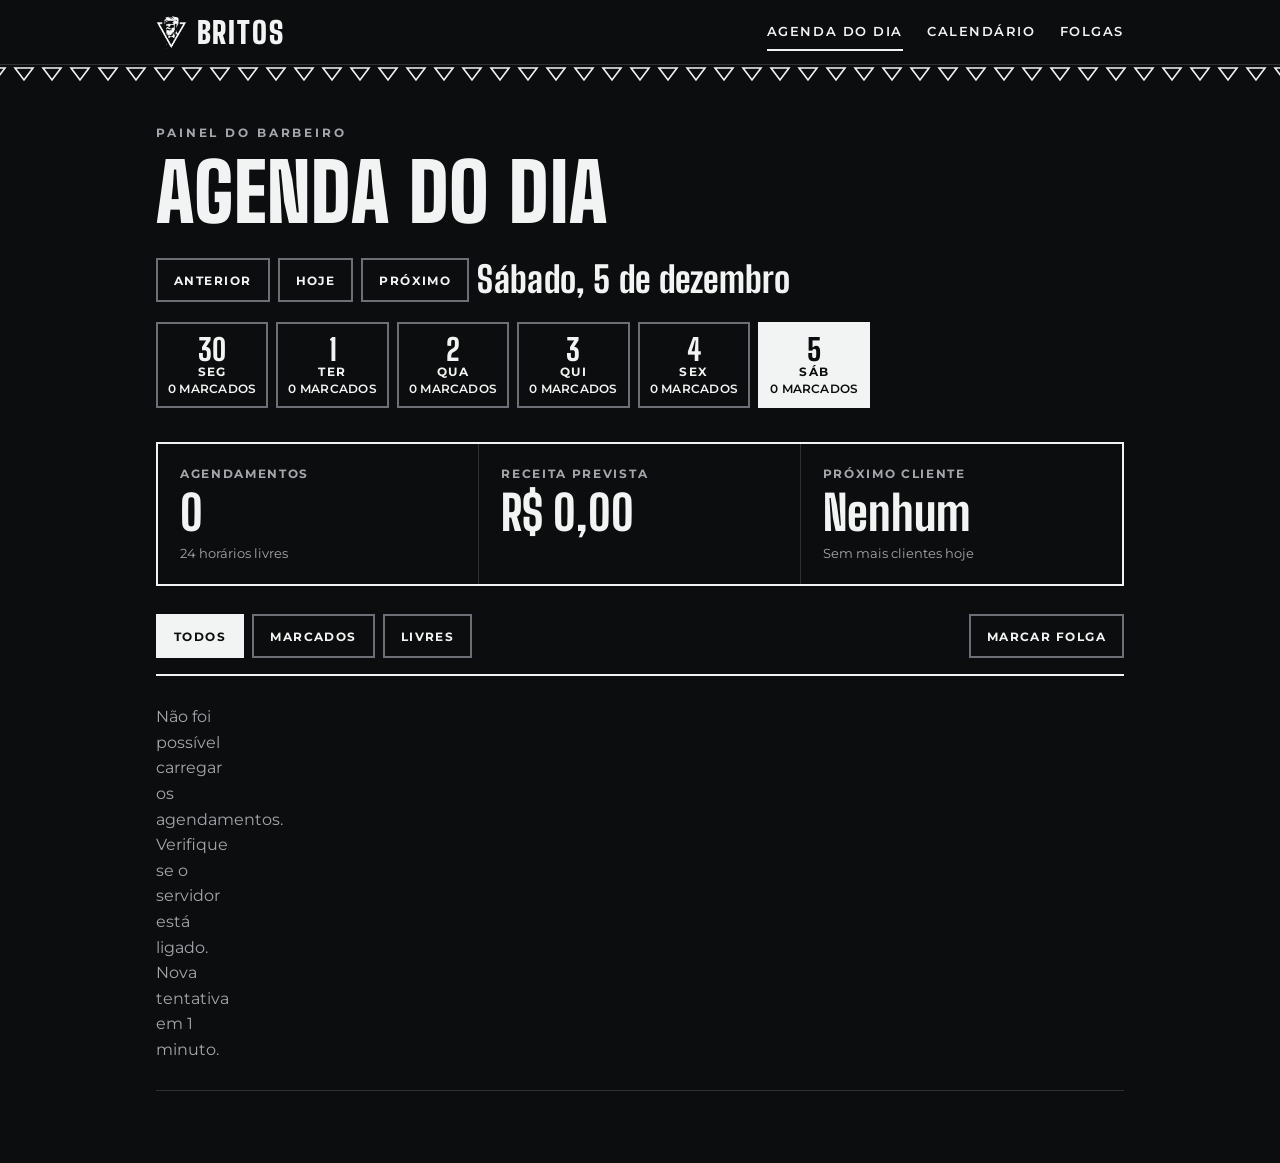
==== index.html @ 93472739 "first commit" ====
<!DOCTYPE html>
<html lang="pt-BR">
<head>
<meta charset="utf-8">
<meta name="viewport" content="width=device-width, initial-scale=1, viewport-fit=cover">
<title>Agenda do barbeiro | Barbearia Britos</title>
<meta name="description" content="Painel interno da Barbearia Britos para consultar os agendamentos do dia.">
<meta name="robots" content="noindex, nofollow">
<meta name="theme-color" content="#0c0d0e">
<link rel="preconnect" href="https://fonts.googleapis.com">
<link rel="preconnect" href="https://fonts.gstatic.com" crossorigin>
<link href="https://fonts.googleapis.com/css2?family=Big+Shoulders+Display:wght@800;900&family=Montserrat:wght@400;500;600;700;800&display=swap" rel="stylesheet">
<link rel="icon" type="image/png" href="img/emblema-branco.png">
<link rel="apple-touch-icon" href="img/apple-touch-icon.png">
<meta name="apple-mobile-web-app-title" content="Britos">
<link rel="stylesheet" href="css/style.css">
<link rel="stylesheet" href="css/agenda.css">
</head>
<body>
<header>
  <div class="wrap">
    <a class="logo" href="index.html" aria-label="Britos, agenda do dia"><img src="img/emblema-branco.png" alt="" width="31" height="34"><span>Britos</span></a>
    <nav class="links" aria-label="Páginas do painel">
      <a class="link" href="index.html" aria-current="page">Agenda<span class="longo"> do dia</span></a>
      <a class="link" href="calendario.html">Calendário</a>
      <a class="link" href="folgas.html">Folgas</a>
    </nav>
  </div>
</header>
<div class="tri" aria-hidden="true"></div>
<noscript><p class="sem-js">Este painel precisa do JavaScript ativado no navegador para mostrar os agendamentos.</p></noscript>
<main>
<div class="wrap">
  <span class="eyebrow">Painel do barbeiro</span>
  <h1>Agenda do dia</h1>
  <div class="nav">
    <button class="chip" id="prev" type="button" aria-label="Dia anterior">Anterior</button>
    <button class="chip" id="hoje" type="button">Hoje</button>
    <button class="chip" id="next" type="button" aria-label="Próximo dia">Próximo</button>
    <h2 id="titulo" aria-live="polite"></h2>
  </div>
  <p class="aviso" id="aviso" hidden></p>
  <div class="week" id="week" role="group" aria-label="Dias da semana"></div>

  <div class="stats" role="group" aria-label="Resumo do dia">
    <div class="stat"><p>Agendamentos</p><strong id="s-qtd">0</strong><small id="s-livres"></small></div>
    <div class="stat"><p>Receita prevista</p><strong id="s-rec">R$ 0</strong></div>
    <div class="stat"><p id="s-prox-rotulo">Próximo cliente</p><strong id="s-prox">Nenhum</strong><small id="s-prox2"></small></div>
  </div>

  <div class="filters" role="group" aria-label="Filtrar horários">
    <button class="chip" type="button" data-f="todos" aria-pressed="true">Todos</button>
    <button class="chip" type="button" data-f="ocupados" aria-pressed="false">Marcados</button>
    <button class="chip" type="button" data-f="livres" aria-pressed="false">Livres</button>
    <a class="chip ver" id="marcar-folga" href="folgas.html">Marcar folga</a>
  </div>
  <ul id="lista"></ul>
</div>
</main>

<script src="js/script.js" defer></script>
<script src="js/agenda.js" defer></script>
</body>
</html>
---- css/style.css ----
/* ==========================================================
   Barbearia Britos - estilos comuns do painel do barbeiro
   (agenda, calendário e folgas)
   Identidade visual igual à do site (Britos_Barbearia_imagem):
   grafite e papel, Big Shoulders Display em maiúsculas, emblema do barbudo
   e o divisor de triângulos invertidos.
   Fontes (colocar no <head> do HTML, antes deste CSS):
   <link rel="preconnect" href="https://fonts.googleapis.com">
   <link rel="preconnect" href="https://fonts.gstatic.com" crossorigin>
   <link href="https://fonts.googleapis.com/css2?family=Big+Shoulders+Display:wght@700;800;900&family=Montserrat:wght@400;500;600;700;800&display=swap" rel="stylesheet">
   Também usar: <meta name="viewport" content="width=device-width, initial-scale=1, viewport-fit=cover">
   ========================================================== */

/* ---------- Variáveis e base ---------- */
:root {
  --ink: #0c0d0e;        /* fundo principal (grafite quase preto) */
  --slate: #26282b;      /* grafite da fachada */
  --ash: #a3a7ab;        /* texto secundário no escuro */
  --mist: #cfd2d4;
  --paper: #f2f3f3;      /* "branco" da marca */
  --mute-paper: #55595e; /* texto secundário no claro */
  --line: #2f3134;       /* linhas finas no escuro */
  --erro: #a32121;
  --display: "Big Shoulders Display", "Arial Narrow", Impact, sans-serif;
  --body: "Montserrat", system-ui, -apple-system, "Segoe UI", sans-serif;

  /* aliases antigos, usados nos outros CSS */
  --mute: var(--ash);

  box-sizing: border-box;
  color-scheme: dark;
  padding-top: env(safe-area-inset-top, 0px);
  padding-bottom: env(safe-area-inset-bottom, 0px);
}

*,
*::before,
*::after {
  box-sizing: inherit;
}

html {
  scroll-padding-top: calc(72px + env(safe-area-inset-top, 0px));
}

body {
  margin: 0;
  background: var(--ink);
  color: var(--paper);
  font: 400 16px/1.6 var(--body);
}

body::before {
  content: "";
  position: fixed;
  inset: 0 0 auto;
  height: env(safe-area-inset-top, 0px);
  background: var(--ink);
  z-index: 30;
}

:focus-visible {
  outline: 3px solid currentColor;
  outline-offset: 3px;
}

/* ---------- Layout e títulos ---------- */
.wrap {
  max-width: 1000px;
  margin: 0 auto;
  padding-left: max(16px, env(safe-area-inset-left, 0px));
  padding-right: max(16px, env(safe-area-inset-right, 0px));
}

h1,
h2,
h3 {
  font-family: var(--display);
  font-weight: 800;
  text-transform: uppercase;
  line-height: 0.95;
  letter-spacing: 0.01em;
  text-wrap: balance;
  margin: 0;
}

h1 {
  font-size: clamp(42px, 7vw, 80px);
  font-weight: 900;
}

/* linha pequena acima do título: "Painel do barbeiro" */
.eyebrow {
  display: block;
  margin-bottom: 12px;
  font-size: 12px;
  font-weight: 700;
  letter-spacing: 0.24em;
  text-transform: uppercase;
  color: var(--ash);
}

main {
  padding: 40px 0 72px;
}

/* divisor de triângulos invertidos, como no emblema */
.tri {
  height: 18px;
  background-color: var(--ink);
  background-repeat: repeat-x;
  background-position: center;
  background-image: url("data:image/svg+xml,%3Csvg xmlns='http://www.w3.org/2000/svg' width='28' height='18' viewBox='0 0 28 18'%3E%3Cpath d='M5 3h18l-9 12z' fill='none' stroke='%23f2f3f3' stroke-width='1.6'/%3E%3C/svg%3E");
}

/* ---------- Cabeçalho ---------- */
header {
  position: sticky;
  top: env(safe-area-inset-top, 0px);
  z-index: 20;
  background: var(--ink);
  border-bottom: 1px solid var(--line);
}

header .wrap {
  display: flex;
  align-items: center;
  justify-content: space-between;
  gap: 16px;
  min-height: 64px;
}

.logo {
  display: flex;
  align-items: center;
  gap: 10px;
  min-width: 44px;  /* área de toque mínima, mesmo quando só o emblema aparece */
  min-height: 44px;
  font-family: var(--display);
  font-weight: 900;
  font-size: 30px;
  letter-spacing: 0.06em;
  text-transform: uppercase;
  text-decoration: none;
  color: inherit;
}

.logo img {
  display: block;
  width: auto;
  height: 34px;
}

.links {
  display: flex;
  flex-direction: row;
  gap: 24px;
}

.links .link {
  position: relative;
  padding: 12px 0 14px; /* área de toque de ~44px */
  color: var(--paper);
  font-size: 13px;
  font-weight: 600;
  letter-spacing: 0.12em;
  text-transform: uppercase;
  text-decoration: none;
}

/* linha embaixo do link: cresce do meio para as pontas */
.links .link::after {
  content: "";
  position: absolute;
  left: 0;
  right: 0;
  bottom: 4px;
  height: 2px;
  background: var(--ash);
  transform: scaleX(0);
  transition: transform 0.25s ease, background-color 0.25s ease;
}

@media (hover: hover) {
  .links .link:hover::after {
    transform: scaleX(1);
  }
}

.links .link[aria-current="page"]::after {
  background: var(--paper);
  transform: scaleX(1);
}

/* telas menores: logo e três links não cabiam na mesma linha;
   "Agenda do dia" vira só "Agenda" e o nome BRITOS fica só no emblema */
@media (max-width: 680px) {
  .links .longo,
  .logo span {
    display: none;
  }
}

@media (max-width: 400px) {
  .links {
    gap: 12px;
  }

  .links .link {
    font-size: 12px;
    letter-spacing: 0.08em;
  }
}

/* ---------- Botões (chips) ---------- */
/* As cores vêm de variáveis para o mesmo botão funcionar no escuro e
   dentro de painéis claros (.light): --fill é a cor que preenche no hover. */
.chip {
  --fill: var(--paper);
  --on-fill: var(--ink);
  --edge: #6c7075;   /* contraste de 3,7:1 com o fundo (mínimo para contorno de botão: 3:1) */

  min-height: 44px;
  padding: 10px 16px;
  font: 700 12px var(--body);
  letter-spacing: 0.12em;
  text-transform: uppercase;
  color: inherit;
  background-color: transparent;
  border: 2px solid var(--edge);
  border-radius: 0;
  cursor: pointer;

  /* hover: a cor preenche o botão de baixo para cima */
  background-image: linear-gradient(var(--fill), var(--fill));
  background-repeat: no-repeat;
  background-position: 0 100%;
  background-size: 100% 0;
  transition: background-size 0.25s ease, color 0.25s ease, border-color 0.25s ease;
}

.chip[aria-pressed="true"] {
  background-color: var(--fill);
  color: var(--on-fill);
  border-color: var(--fill);
}

/* só em aparelhos com mouse: no toque o hover ficaria "preso" */
@media (hover: hover) {
  .chip:hover:not(:disabled) {
    background-size: 100% 100%;
    color: var(--on-fill);
    border-color: var(--fill);
  }
}

/* botão principal: já vem preenchido; no hover fica vazado, como o .btn.solid do site */
.chip.cheio {
  background-color: var(--fill);
  color: var(--on-fill);
  border-color: var(--fill);
  background-image: linear-gradient(var(--on-fill), var(--on-fill));
}

@media (hover: hover) {
  .chip.cheio:hover:not(:disabled) {
    color: var(--fill);
  }
}

.chip:disabled {
  opacity: 0.5;
  cursor: wait;
}

/* link com cara de botão (atalhos como "Marcar folga") */
.ver {
  display: inline-flex;
  align-items: center;
  text-decoration: none;
}

/* ---------- Navegação (anterior / hoje / próximo) ---------- */
.nav {
  display: flex;
  align-items: center;
  gap: 8px;
  margin: 28px 0 0;
  flex-wrap: wrap;
}

.nav h2 {
  font-size: clamp(28px, 4vw, 36px);
  flex: 1 1 220px;
}

/* ---------- Resumo ---------- */
.stats {
  display: grid;
  gap: 0;
  margin: 28px 0;
  border: 2px solid var(--paper);
}

.stat {
  padding: 20px 22px;
  border-bottom: 1px solid var(--line);
}

.stat:last-child {
  border-bottom: 0;
}

.stat p {
  margin: 0 0 6px;
  font-size: 12px;
  font-weight: 700;
  letter-spacing: 0.14em;
  text-transform: uppercase;
  color: var(--ash);
}

.stat strong {
  display: block;
  font: 800 clamp(36px, 5vw, 48px)/1 var(--display);
}

.stat small {
  display: block;
  margin-top: 6px;
  color: var(--ash);
  font-size: 13px;
}

@media (min-width: 700px) {
  .stats {
    grid-template-columns: repeat(3, 1fr);
  }

  .stat {
    border-bottom: 0;
    border-right: 1px solid var(--line);
  }

  .stat:last-child {
    border-right: 0;
  }
}

/* ---------- Lista de horários ---------- */
ul {
  list-style: none;
  margin: 0;
  padding: 0;
  border-top: 2px solid var(--paper);
}

li {
  display: grid;
  grid-template-columns: 76px 1fr auto;
  gap: 6px 16px;
  align-items: center;
  padding: 18px 0;
  border-bottom: 1px solid var(--line);
}

li time {
  font: 800 30px/1 var(--display);
}

/* overflow-wrap: nome ou motivo sem espaços (ex.: um e-mail) quebra em vez de estourar no celular */
li .who {
  font-weight: 700;
  min-width: 0;
  overflow-wrap: anywhere;
}

li .what {
  display: block;
  font-weight: 400;
  font-size: 13px;
  color: var(--ash);
  overflow-wrap: anywhere;
}

li .val {
  font: 800 26px/1 var(--display);
  text-align: right;
  white-space: nowrap;
}

/* ações do agendamento: WhatsApp, Editar, Remover */
.ops {
  grid-column: 2 / 4;
  display: flex;
  flex-wrap: wrap;
  align-items: center;
  gap: 0 20px;
  margin: -8px 0 -12px; /* os 44px de toque não aumentam o espaço visual da linha */
}

.call,
.op {
  display: inline-flex;
  align-items: center;
  min-height: 44px; /* área de toque: são ações que apagam ou mudam dados */
  font: 600 12px var(--body);
  letter-spacing: 0.1em;
  text-transform: uppercase;
  color: inherit;
  text-decoration: underline;
  text-decoration-color: var(--ash);
  text-underline-offset: 5px;
  transition: text-decoration-color 0.2s ease;
}

.call:hover,
.op:hover {
  text-decoration-color: currentColor;
}

.op {
  background: none;
  border: 0;
  padding: 0;
  cursor: pointer;
}

.op:disabled {
  opacity: 0.5;
  cursor: wait;
}

/* Próximo cliente: faixa clara, como as faixas "light" do site */
li.next {
  background: var(--paper);
  color: var(--ink);
  padding-left: 16px;
  padding-right: 16px;
  margin: 0 -16px;
  border-bottom-color: var(--paper);
}

li.next .what {
  color: var(--mute-paper);
}

li.next .call,
li.next .op {
  text-decoration-color: var(--mute-paper);
}

/* Atendimento concluído */
li.done time,
li.done .who {
  text-decoration: line-through;
  text-decoration-thickness: 1px;
}

/* Folga do barbeiro: listrada, para se diferenciar dos atendimentos */
li.folga {
  background: repeating-linear-gradient(135deg, transparent 0 8px, var(--slate) 8px 9px);
}

/* etiqueta "Próximo" / "Concluído", no estilo da tag dos planos */
.badge {
  display: inline-block;
  margin-left: 8px;
  padding: 2px 8px;
  font-size: 12px;
  font-weight: 800;
  letter-spacing: 0.1em;
  text-transform: uppercase;
  border: 1px solid currentColor;
  vertical-align: middle;
}

li.next .badge {
  background: var(--ink);
  color: var(--paper);
  border-color: var(--ink);
}

/* ---------- Avisos e estado vazio ---------- */
.note {
  margin: 28px 0 0;
  padding: 14px 16px;
  border: 1px solid var(--line);
  font-size: 14px;
  color: var(--ash);
}

.empty {
  padding: 28px 0;
  color: var(--ash);
}

/* aviso quando o JavaScript está desligado (sem ele o painel fica vazio) */
.sem-js {
  margin: 0;
  padding: 14px max(16px, env(safe-area-inset-left, 0px));
  background: var(--paper);
  color: var(--ink);
  font-weight: 600;
  text-align: center;
}

/* ---------- Painéis claros (formulário de folga e janela de edição) ---------- */
/* Iguais ao agendamento do site: fundo papel, texto grafite, campos brancos */
.light {
  --fill: var(--ink);
  --on-fill: var(--paper);
  background: var(--paper);
  color: var(--ink);
  color-scheme: light;
}

.light .chip {
  --fill: var(--ink);
  --on-fill: var(--paper);
  --edge: var(--ink);
}

/* ---------- Formulários ---------- */
.campo label,
.campo .rotulo {
  display: block;
  margin-bottom: 8px;
  font-size: 13px;
  font-weight: 700;
}

/* 16px nos campos evita o zoom automático do iPhone ao tocar */
.campo input,
.campo select {
  width: 100%;
  min-width: 0;
  min-height: 48px;
  padding: 12px 14px;
  background: #fff;
  color: var(--ink);
  border: 1px solid var(--ash);
  border-radius: 0;
  font: 400 16px var(--body);
}

.campo input:focus-visible,
.campo select:focus-visible {
  outline: 2px solid var(--ink);
  outline-offset: 0;
  border-color: var(--ink);
}

.campo select:disabled {
  opacity: 0.6;
}

.linha {
  display: grid;
  grid-template-columns: repeat(2, minmax(0, 1fr));
  gap: 12px;
}

.linha[hidden],
.campo[hidden] {
  display: none;
}

.msg {
  margin: 0;
  font-size: 14px;
  font-weight: 600;
}

.msg:empty {
  display: none;
}

.msg.erro {
  padding-left: 10px;
  border-left: 3px solid currentColor;
}

.light .msg.erro {
  color: var(--erro);
}

/* ---------- Janela de edição ---------- */
.modal {
  width: min(560px, calc(100% - 32px));
  max-width: none;
  max-height: min(92vh, 760px);
  padding: 0;
  overflow: auto;
  border: 1px solid var(--ash);
  box-shadow: 0 24px 80px rgba(0, 0, 0, 0.45);
}

.modal::backdrop {
  background: rgba(0, 0, 0, 0.78);
  backdrop-filter: blur(3px);
}

.form-modal {
  display: grid;
  gap: 18px;
  padding: clamp(22px, 5vw, 36px);
}

.form-modal h2 {
  font-size: clamp(30px, 6vw, 44px);
  font-weight: 900;
}

.botoes {
  display: flex;
  justify-content: flex-end;
  flex-wrap: wrap;
  gap: 8px;
  margin-top: 6px;
}

/* entrada da janela, como no modal de agendamento do site */
@keyframes modal-in {
  from {
    opacity: 0;
    transform: translateY(18px) scale(0.98);
  }
}

@keyframes fundo-in {
  from {
    opacity: 0;
  }
}

.modal[open] {
  animation: modal-in 0.28s cubic-bezier(0.2, 0.8, 0.2, 1);
}

.modal[open]::backdrop {
  animation: fundo-in 0.28s ease-out;
}

@media (max-width: 560px) {
  .modal {
    width: calc(100% - 20px);
    max-height: 94vh;
  }

  .linha {
    grid-template-columns: minmax(0, 1fr);
  }
}

/* ---------- Acessibilidade: menos movimento ---------- */
@media (prefers-reduced-motion: reduce) {
  * {
    scroll-behavior: auto;
  }

  .chip,
  .call,
  .op,
  .links .link::after {
    transition: none;
  }

  .modal[open],
  .modal[open]::backdrop {
    animation: none;
  }
}
---- css/agenda.css ----
/* ==========================================================
   Agenda do dia - complementa o style.css
   ========================================================== */

/* ---------- Títulos ---------- */
/* só a primeira letra maiúscula: "Segunda, 2 de novembro"
   (capitalize deixaria "2 De Novembro", errado em português) */
.nav h2 {
  text-transform: none;
}

.nav h2::first-letter {
  text-transform: uppercase;
}

/* ---------- Aviso de domingo ---------- */
.aviso {
  margin: 12px 0 0;
  font-size: 14px;
  color: var(--ash);
}

/* ---------- Dias da semana ---------- */
/* no celular os seis dias não cabem: a faixa rola para o lado, encaixa em cada dia
   e o último botão aparece cortado na borda, mostrando que há mais à direita */
.week {
  position: relative; /* referência para centralizar o dia escolhido (agenda.js) */
  display: flex;
  gap: 8px;
  overflow-x: auto;
  margin: 20px 0 0;
  padding-bottom: 6px;
  scroll-snap-type: x proximity;
  scroll-behavior: smooth;
}

.day {
  flex: 0 0 auto;
  min-width: 104px;
  padding: 10px;
  text-align: center;
  scroll-snap-align: start;
}

.day b {
  display: block;
  font: 800 30px/1 var(--display);
  letter-spacing: 0;
}

.day i {
  display: block;
  margin-top: 2px;
  font-style: normal;
  font-size: 12px;
  font-weight: 600;
  letter-spacing: 0.02em;
  white-space: nowrap;
}

/* ---------- Filtros ---------- */
.filters {
  display: flex;
  gap: 8px;
  margin-bottom: 16px;
  flex-wrap: wrap;
}

/* "Marcar folga" fica no canto direito, separado dos filtros */
.filters .ver {
  margin-left: auto;
}

/* ---------- Horário livre ---------- */
/* cinza em vez de transparência: continua mais apagado que os atendimentos,
   mas com contraste de 8:1 (a opacidade antiga deixava 4,2:1) */
li.free {
  color: var(--ash);
  padding: 10px 0;
}

li.free time {
  font-size: 24px;
  font-weight: 700;
}

li.free .who {
  font-weight: 500;
  font-size: 13px;
  letter-spacing: 0.12em;
  text-transform: uppercase;
}

@media (prefers-reduced-motion: reduce) {
  .week {
    scroll-behavior: auto;
  }
}
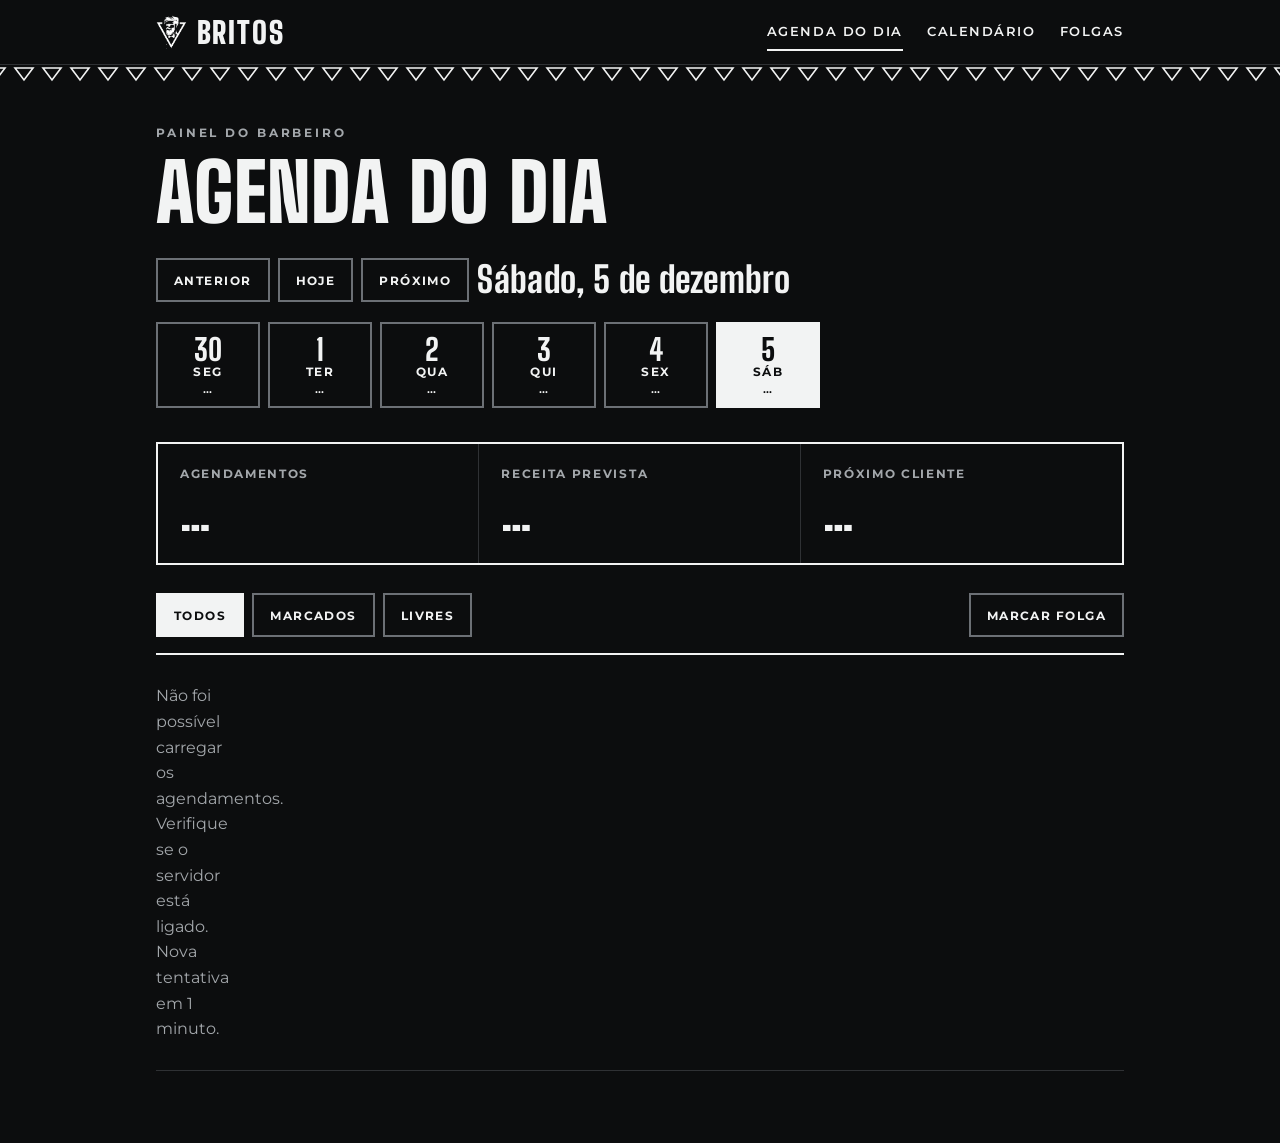
==== commit a739274a: "UPDATE otimização" ====
--- a/index.html
+++ b/index.html
@@ -7,14 +7,15 @@
 <meta name="description" content="Painel interno da Barbearia Britos para consultar os agendamentos do dia.">
 <meta name="robots" content="noindex, nofollow">
 <meta name="theme-color" content="#0c0d0e">
-<link rel="preconnect" href="https://fonts.googleapis.com">
-<link rel="preconnect" href="https://fonts.gstatic.com" crossorigin>
-<link href="https://fonts.googleapis.com/css2?family=Big+Shoulders+Display:wght@800;900&family=Montserrat:wght@400;500;600;700;800&display=swap" rel="stylesheet">
+<link rel="preconnect" href="https://barbearia-britos-back.vercel.app" crossorigin>
+<link rel="preload" href="fonts/big-shoulders-display.woff2" as="font" type="font/woff2" crossorigin>
+<link rel="preload" href="fonts/montserrat.woff2" as="font" type="font/woff2" crossorigin>
 <link rel="icon" type="image/png" href="img/emblema-branco.png">
 <link rel="apple-touch-icon" href="img/apple-touch-icon.png">
 <meta name="apple-mobile-web-app-title" content="Britos">
-<link rel="stylesheet" href="css/style.css">
-<link rel="stylesheet" href="css/agenda.css">
+<link rel="manifest" href="manifest.webmanifest">
+<link rel="stylesheet" href="css/style.css?v=2">
+<link rel="stylesheet" href="css/agenda.css?v=2">
 </head>
 <body>
 <header>
@@ -39,6 +40,7 @@
     <button class="chip" id="next" type="button" aria-label="Próximo dia">Próximo</button>
     <h2 id="titulo" aria-live="polite"></h2>
   </div>
+  <p class="atualizado" id="atualizado"></p>
   <p class="aviso" id="aviso" hidden></p>
   <div class="week" id="week" role="group" aria-label="Dias da semana"></div>
 
@@ -58,7 +60,7 @@
 </div>
 </main>
 
-<script src="js/script.js" defer></script>
-<script src="js/agenda.js" defer></script>
+<script src="js/script.js?v=2" defer></script>
+<script src="js/agenda.js?v=2" defer></script>
 </body>
 </html>
--- a/css/style.css
+++ b/css/style.css
@@ -4,12 +4,30 @@
    Identidade visual igual à do site (Britos_Barbearia_imagem):
    grafite e papel, Big Shoulders Display em maiúsculas, emblema do barbudo
    e o divisor de triângulos invertidos.
-   Fontes (colocar no <head> do HTML, antes deste CSS):
-   <link rel="preconnect" href="https://fonts.googleapis.com">
-   <link rel="preconnect" href="https://fonts.gstatic.com" crossorigin>
-   <link href="https://fonts.googleapis.com/css2?family=Big+Shoulders+Display:wght@700;800;900&family=Montserrat:wght@400;500;600;700;800&display=swap" rel="stylesheet">
+   Fontes: hospedadas no próprio projeto (pasta fonts/), sem depender do Google.
+   Cada uma é um arquivo só (fonte variável) com todos os pesos, só com os
+   caracteres latinos (português incluso). No <head>, antes deste CSS:
+   <link rel="preload" href="fonts/big-shoulders-display.woff2" as="font" type="font/woff2" crossorigin>
+   <link rel="preload" href="fonts/montserrat.woff2" as="font" type="font/woff2" crossorigin>
    Também usar: <meta name="viewport" content="width=device-width, initial-scale=1, viewport-fit=cover">
    ========================================================== */
+
+/* ---------- Fontes (licença OFL, textos em fonts/*-OFL.txt) ---------- */
+@font-face {
+  font-family: "Big Shoulders Display";
+  font-style: normal;
+  font-weight: 800 900;
+  font-display: swap;
+  src: url("../fonts/big-shoulders-display.woff2") format("woff2");
+}
+
+@font-face {
+  font-family: "Montserrat";
+  font-style: normal;
+  font-weight: 400 700;
+  font-display: swap;
+  src: url("../fonts/montserrat.woff2") format("woff2");
+}
 
 /* ---------- Variáveis e base ---------- */
 :root {
@@ -468,7 +486,7 @@
   margin-left: 8px;
   padding: 2px 8px;
   font-size: 12px;
-  font-weight: 800;
+  font-weight: 700;
   letter-spacing: 0.1em;
   text-transform: uppercase;
   border: 1px solid currentColor;
@@ -493,6 +511,24 @@
 .empty {
   padding: 28px 0;
   color: var(--ash);
+}
+
+/* "Atualizado às 14:32"; sem conexão, avisa que os dados na tela são antigos */
+.atualizado {
+  margin: 10px 0 0;
+  font-size: 12px;
+  color: var(--ash);
+}
+
+.atualizado:empty {
+  display: none;
+}
+
+.atualizado.erro {
+  padding-left: 10px;
+  border-left: 3px solid var(--paper);
+  color: var(--paper);
+  font-weight: 700;
 }
 
 /* aviso quando o JavaScript está desligado (sem ele o painel fica vazio) */
--- a/css/agenda.css
+++ b/css/agenda.css
@@ -81,11 +81,10 @@
 
 li.free time {
   font-size: 24px;
-  font-weight: 700;
 }
 
 li.free .who {
-  font-weight: 500;
+  font-weight: 400;
   font-size: 13px;
   letter-spacing: 0.12em;
   text-transform: uppercase;
